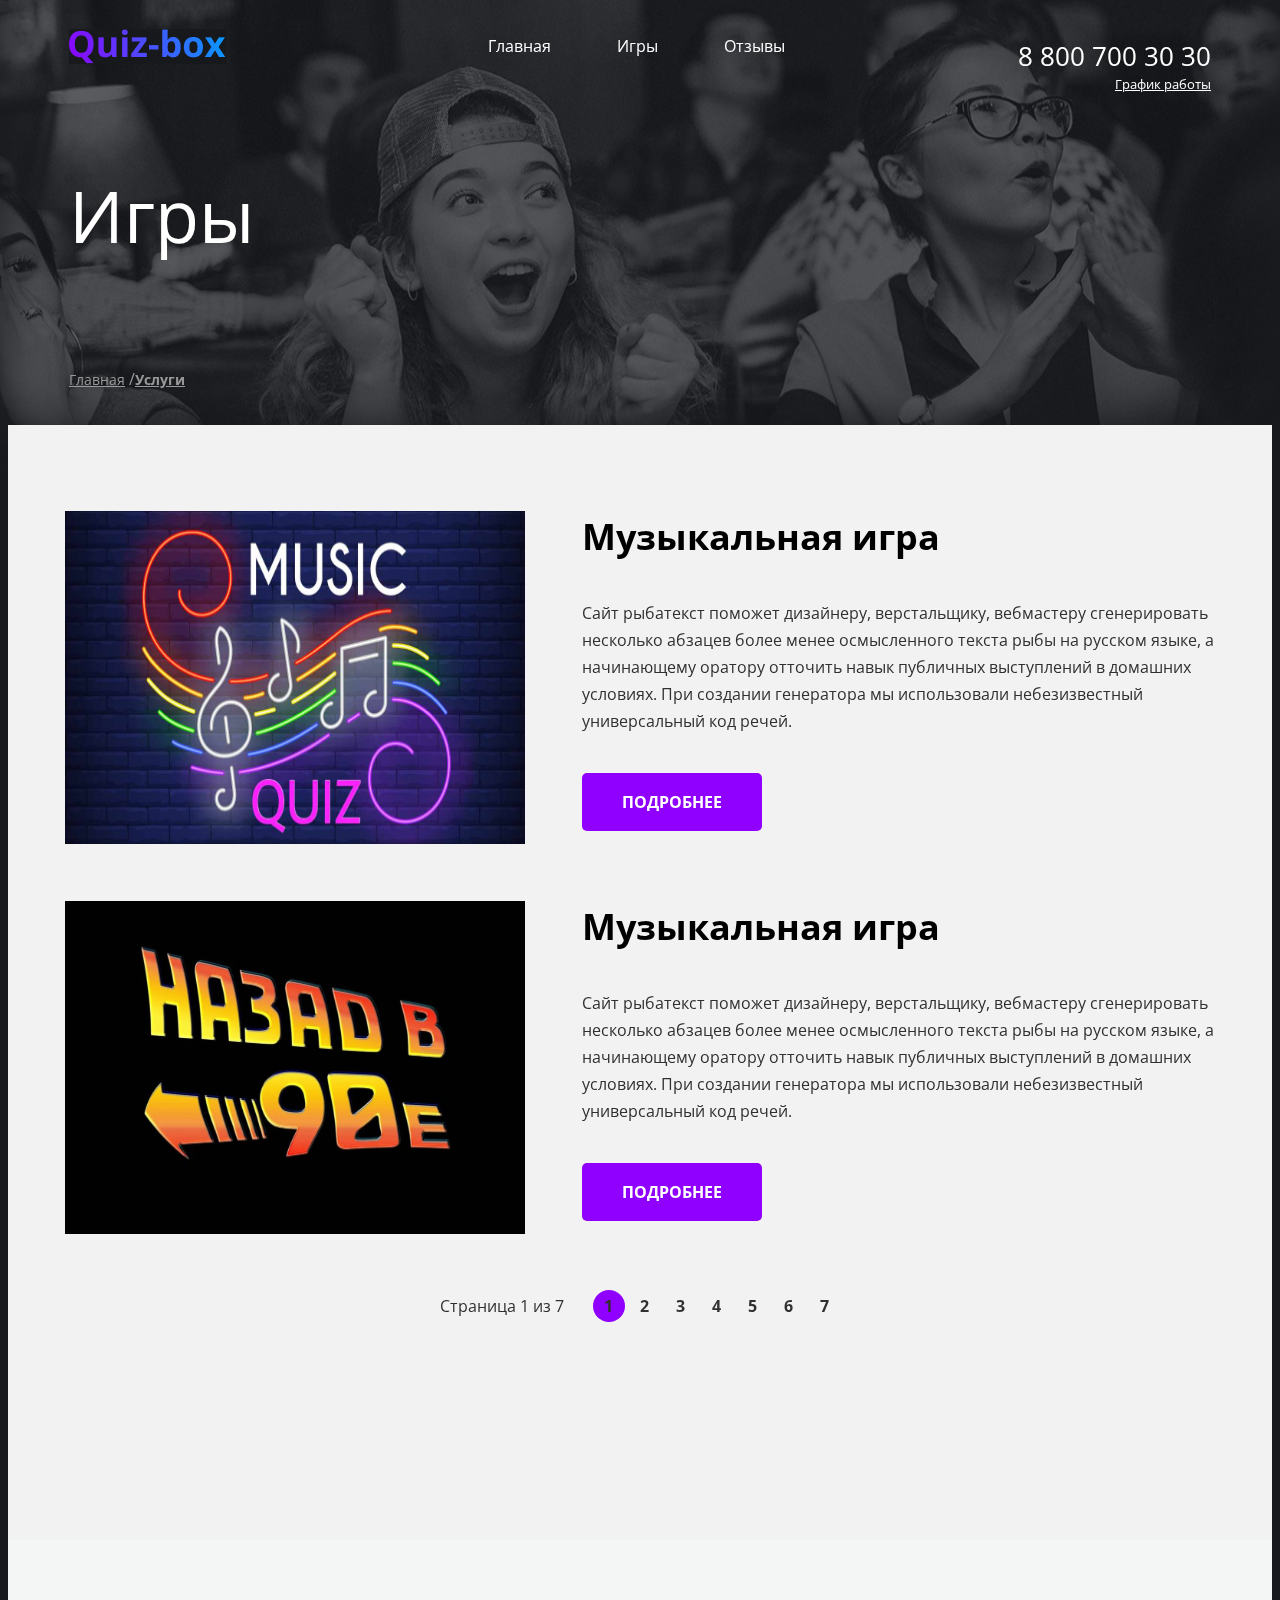
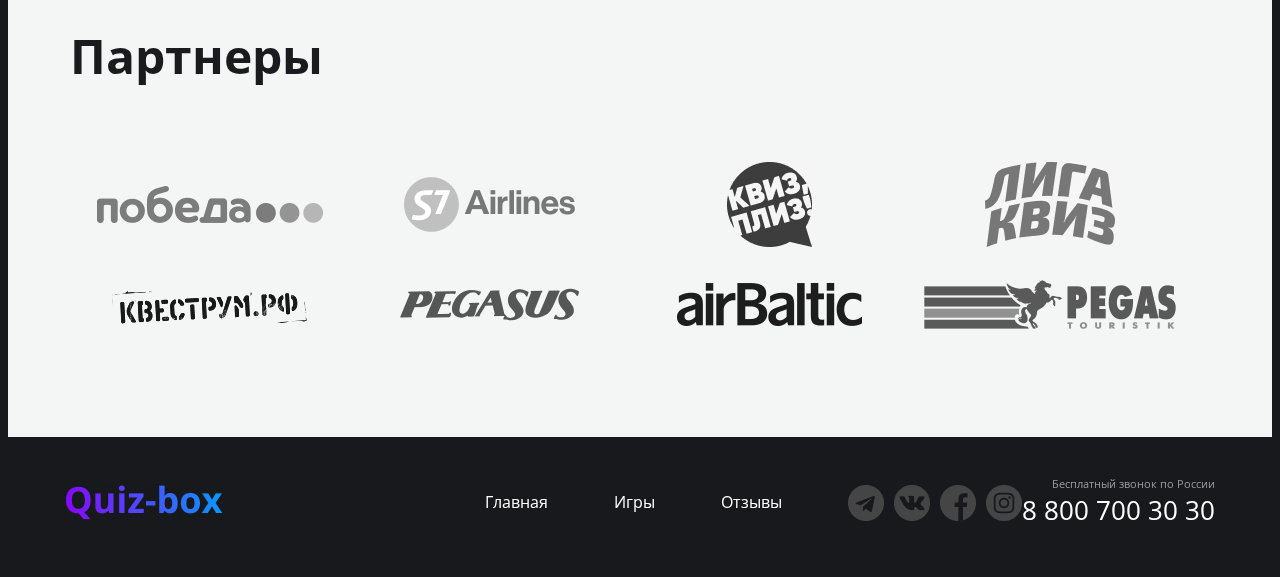
==== games.html @ f3ab072f "Add files via upload" ====
<!DOCTYPE html>
<html lang="ru">
<head>
    <meta charset="UTF-8">
    <title>Quiz-box | Games</title>
    <link href="https://fonts.googleapis.com/css2?family=Open+Sans:wght@400;700&display=swap" 
    rel="stylesheet">
    <link rel="stylesheet" href="./style.css">
</head>

<body>
    <div class="wrapper">
        <section class="top">
            <div class="container top__container">
                <div class="background-games-image"></div>
                <header class="header">
                    <div class="header__col">
                        <a href="/" class="logo"> <!--Верхний логотип Quiz-box -->
                        <img src="./img/Quiz-box.jpg" alt="" class="logo__pic">
                        </a>
                            
                        <nav class="menu">
                            <ul class="menu__list">
                                <li class="menu__item">
                                <a href="" class="menu__link">Главная</a> <!--Верх. Пункт главная-->
                                </li>
    
                                <li class="menu__item">
                                    <a href="" class="menu__link">Игры</a> <!--Верх. Пункт игры-->
                                </li>
    
                                <li class="menu__item">
                                    <a href="" class="menu__link">Отзывы</a> <!--Верх. Пункт отзывы-->
                                </li>
                                </ul>
                        </nav>
                    </div>
                        
                    <div class="header__col--allign--right">
                        <address class="contacts">
                            <a href="tel:+78007003030" class="contacts__phone">8 800 700 30 30</a> <!--Верхний номер телефона-->
                            <div class="contacts__schedule">График работы</div> <!--Верх. Текст график работы-->
                        </address>
                    </div>
                </header>
                <h1 class="top__title">Игры</h1>
                <nav class="breadcrumbs">
                    <ul class="breadcrumbs__list">

                        <li class="breadcrumbs__item">
                            <a href="#" class="breadcrumbs__link">Главная</a>
                        </li>

                        <li class="breadcrumbs__item breadcrumbs__item--active">
                            <a href="#" class="breadcrumbs__link">Услуги</a>
                        </li>

                    </ul>
                </nav>
            </div>
        </section>
        
        <main class="page-content">
            <div class="container page-container">
                <ul class="games">
                    <li class="games__item game">
                        <div class="game__img">
                            <img src="./img/games-music-quiz.jpg" class="game__img-elem" alt="">
                        </div>
                        <div class="game__content">
                            <h2 class="game__title">Музыкальная игра</h2>
                            <p class="game__desc">
                                Сайт рыбатекст поможет дизайнеру, верстальщику, вебмастеру сгенерировать несколько абзацев более менее осмысленного текста рыбы на русском языке, а начинающему оратору отточить навык публичных выступлений в домашних условиях. При создании генератора мы использовали небезизвестный универсальный код речей. 
                            </p>
                            <a href="#" class="btn">Подробнее</a>
                        </div>

     
                    </li>

                    <li class="games__item game">
                        <div class="game__img">
                            <img src="./img/games-back-90.jpg" class="game__img-elem" alt="">
                        </div>
                        <div class="game__content">
                            <h2 class="game__title">Музыкальная игра</h2>
                            <p class="game__desc">
                                Сайт рыбатекст поможет дизайнеру, верстальщику, вебмастеру сгенерировать несколько абзацев более менее осмысленного текста рыбы на русском языке, а начинающему оратору отточить навык публичных выступлений в домашних условиях. При создании генератора мы использовали небезизвестный универсальный код речей. 
                            </p>
                            <a href="#" class="btn">Подробнее</a>
                        </div>
                    </li>                    
                </ul>
                <div class="paginator">
                    <span class="paginator__text">Страница 1 из 7</span>
                    <ul class="paginator__list">
                        <li class="paginator__item paginator__item--active"><a href="#" class="paginator__link">1</a></li>
                        <li class="paginator__item"><a href="#" class="paginator__link">2</a></li>
                        <li class="paginator__item"><a href="#" class="paginator__link">3</a></li>
                        <li class="paginator__item"><a href="#" class="paginator__link">4</a></li>
                        <li class="paginator__item"><a href="#" class="paginator__link">5</a></li>
                        <li class="paginator__item"><a href="#" class="paginator__link">6</a></li>
                        <li class="paginator__item"><a href="#" class="paginator__link">7</a></li>            
                    </ul>
                </div>

            </div>
        </main>
        <section class="inner-section inner-section--color--bg">
            <div class="container inner-container">
                <h2 class="inner-section__title">Партнеры</h2>
                <ul class="partners">
                    <li class="partnerts__item">
                        <a href="" class="partners__link">
                            <img src="./img/pobeda.jpg" alt="Победа">
                        </a>
                    </li>

                    <li class="partnerts__item">
                        <a href="" class="partners__link">
                            <img src="./img/airlanes.jpg" alt="Airlanes">
                        </a>
                    </li>

                    <li class="partnerts__item">
                        <a href="" class="partners__link">
                            <img src="./img/quiz-please.jpg" alt="Квиз плиз">
                        </a>
                    </li>

                    <li class="partnerts__item">
                        <a href="" class="partners__link">
                            <img src="./img/liga-quiz.jpg" alt="Лига квиз">
                        </a>
                    </li>

                    <li class="partnerts__item">
                        <a href="" class="partners__link">
                            <img src="./img/quest-room.jpg" alt="Квеструм">
                        </a>
                    </li>

                    <li class="partnerts__item">
                        <a href="" class="partners__link">
                            <img src="./img/pegasus.jpg" alt="Pegasus">
                        </a>
                    </li>

                    <li class="partnerts__item">
                        <a href="" class="partners__link">
                            <img src="./img/airbaltic.jpg" alt="AirBaltic">
                        </a>
                    </li>

                    <li class="partnerts__item">
                        <a href="" class="partners__link">
                            <img src="./img/pegas-touristik.jpg" alt="Pegas">
                        </a>
                    </li>
                </ul>
            </div>
        </section>

        <footer class="bottom">
            <div class="footer games-bottom__content">
                <a href="" class="logo"> 
                    <img src="./img/Quiz-box.jpg" alt="" class="logo__pic"> 
                </a>
                <nav class="menu">
                    <ul class="menu__list">

                        <li class="menu__item">
                            <a href="" class="menu__link">Главная</a> 
                        </li>

                        <li class="menu__item">
                            <a href="" class="menu__link">Игры</a>
                        </li>

                        <li class="menu__item">
                            <a href="" class="menu__link">Отзывы</a>
                        </li>
                    </ul>
                </nav>

                <ul class="feedback">
                    <li class="feedback__item feedback__item--icon--telegram">
                        <a href="#" class="feedback__link"><img src="./img/telegram.jpg" class="feedback__logo"></a> 
                    </li>
                
                    <li class="feedback__item feedback__item--icon--vk">
                        <a href="#" class="feedback__link"><img src="./img/vk.jpg" class="feedback__logo"></a> 
                    </li>
                
                    <li class="feedback__item feedback__item--icon--facebook">
                        <a href="#" class="feedback__link"><img src="./img/fb.jpg" class="feedback__logo"></a> 
                    </li>
                
                    <li class="feedback__item feedback__item--icon--instagram">
                        <a href="#" class="feedback__link"><img src="./img/inst.jpg" class="feedback__logo"></a> 
                    </li>
                </ul>

                <address class="contacts__bottom">
                    <h3 class="contacts__info">Бесплатный звонок по России</h3>
                    <a href="tel:+78007003030" class="contacts__phone">8 800 700 30 30</a>
                </address>
            </div>
        </footer>
    </div>
</body>    
</html>
---- style.css ----
body {
    font-family: "Open Sans";
    color:#FFFFFF;
    font-size: 16px;
    line-height: 1.42;
    background: #17191C;
    -webkit-font-smoothing: antialiased;
    -moz-osx-font-smoothing: grayscale;
}

.background-image-one {
    position: absolute;
    z-index: -1;
    background-size: 100%;
    width: 100%;
    min-height: 999px;
    left: 0px;
    top: 0px;
    
    background: url(./img/back-1.jpg) no-repeat center center fixed;
    background-size: cover;
    mix-blend-mode: luminosity;
    opacity: 30%;
    box-shadow: inset 0px -46px 50px #17191C;

}

.background-image-two {
    position: absolute;
    z-index: -1;
    width: 100%;
    background-size: 100%;
    min-height: 900px;
    left: 0px;
    top: 1986px;

    background: url("./img/back-2.jpg") center bottom no-repeat;
    background-size: cover;
    mix-blend-mode: luminosity;  
    opacity: 10%;
    box-shadow: inset 0px -110px 80px #17191C;
}

a {
    color: inherit;
}

ul{
    padding: 0;
    margin: 0;
}

ul li{
    list-style: none;
}

h1, h2, h3, h4, h5, h6 {
    margin: 0;
    font-weight: normal;
}

* {
    box-sizing: border-box;
}


.container {
    width: 1141px;
    margin: 0 auto;
}

.header {
    min-height: 52px;
    margin-bottom: 105px;
    display: flex;
    justify-content: space-between;
    align-items: center;
}

.header__col {
    display: flex;
    align-items: center;
}

.header__col--allign--right {
    justify-content: flex-end;
}

.logo {
    display: flex;
    margin-right: 207px;
}

.menu {
    display: flex;
    top: 2px;
}

.menu:last-child {
    margin-right:0;
}

.menu__list{
    display: flex;
    margin-left: 55px;
}

.menu__item{
    margin-right: 66px;
}

.menu__link{
    font-size: 16px;
    text-decoration: none;
}

.contacts {
    position: relative;
    top: 20px;
    right: 0;
    font-style: normal;
    text-align: right;
}

.contacts__phone{
    text-decoration: none;
    font-size: 26px;
    margin-bottom: 4px;
}

.contacts__schedule {
    font-size: 13px;
    text-decoration: underline;
}

.contacts__info {
    font-size: 11px;
    color: #9A9A9A;
}


.hero__title {
    font-size: 60px;
    font-weight: bold;
    line-height: 1.1;
    margin-bottom: 14px;
}

.hero__subtitle {
    font-size: 21px;
    margin-bottom: 90px;
}

.btn {
    background: #8F00FF;
    border-radius: 5px;
    padding: 18px 40px;
    color:#FFFFFF;
    font-weight: bold;
    text-transform: uppercase;
    text-decoration: none;
}

.hero{
    width: 55%;
    margin-bottom: 205px;
}

.events__title__caption, events__logo {
    display: inline-block

}

.events__title__caption {
    font-size: 36px;
    font-weight: bold;
    margin-bottom: 51px;
}

.events {
    display: flex;
    justify-content: space-between;
}

.card {
    width: calc(100% / 3 - 18px);
    background: #fff;
    border-radius: 4px;
    overflow: hidden;
    min-height: 450px;
    margin-bottom: 127px;
}

.card__header {
    height: 144px;
    min-width: 362px;
    background: #010101;
}

.card__header-two {
    background: #010101;
}

.card__header-three{
    background: #150A18;
}

.card__name {
    font-size: 24px;
    font-weight: bold;
    color: #000000;
    margin-bottom: 21px;
}

.card__info {
    font-size: 16px;
    color: #666666;
    padding: 33px 22px;
}

.card__time {
    margin-right: 54px;
}

.card__main{
    font-size: 14px;
    color: #303030;
    padding: 2px 22px;
    margin-bottom: 24px;
}

.card__btn-wrapper{
    margin: 5%
    
}


.past__title {
    font-size: 36px;
    font-style: bold;
    margin-bottom: 46px;
}

.past{
    display: flex;
    justify-content: space-between;
}

.past__events {
    min-height: 400px;
    width: calc(100% / 2 - 13px);
    overflow: hidden;
    margin-bottom: 50px;
}

.past__events-first-card {
    background: url("./img/ng-quiz.jpg") no-repeat;
}

.past__events-last-card {
    background: url("./img/spring-game.jpg") no-repeat;
}

.past__container{
    left: 0;
    right: 0;
    bottom: 0;
    padding: 37px 46px;
    min-height: 130px;
    
}

.paginator {
    text-align: center;
}
 .paginator__text,.paginator__list {
     display: inline-block;
     vertical-align: middle;
     margin-bottom: 132px;
 }

.paginator__text {
    margin-right: 25px;
}

 .paginator__item {
     display: inline-block;
     vertical-align: middle;
     border-radius: 50%;
 }

 .paginator__item--active {
     background: #8F00FF;;
 }

 .paginator__link{
     display: block;
     width: 32px;
     height: 32px;
     border-radius: 50%;
     text-decoration: none;
     font-weight: bold;
     line-height: 32px;
 }

 .about:before {
     content: "";
     display: inline-block;
     vertical-align: top;
     width: 488px;
     height: 502px;
     background:  url("./img/about.jpg") center center / cover no-repeat;
 }

 .about__structure {
    display: inline-block;
    vertical-align: top;
     background: linear-gradient(#8F00FF,#148CFF);
     padding: 67px 71px;
     width: 785px;
     min-height: 455px;
     margin-left: -137px;
     margin-top: 108px;
     margin-bottom: 64px;
 }

 .about__header {
     font-size: 36px;
     font-style: bold;
     margin-bottom: 33px;
 }

 .about__detail {
    font-size: 16px;
    margin-bottom: 100px;
 }

.bottom__content {
    border-top: 1px solid #FFFFFF;
    min-height: 146px;
}

 .footer {
    position: relative;
    display: flex;
    justify-content: space-between;
    align-items: center;
}

.menu__list--bottom{
    display: flex;
    margin-left: -140px;
}

.feedback{
    display: flex;
    justify-content: center;
    top: 49x;
    bottom: 61px;
    left: 702px;
}

.feedback__item {
    margin-right: 10px;
}


.feedback__item:last-child {
    margin-right: 0;
}

 .feedback__link{
     display: flex;
     text-decoration: none;
     width: 36px;
     height: 36px;
     background: center center no-repeat;
 }

.contacts__bottom{
    top: 42px;
    bottom: 84px;
    right: 0;
    font-style: normal;
    text-align: right;
}


/* games page */

.top {
    width: 1142px;
    margin: 0 auto;
    min-height: 417px;
    display: flex;
    justify-content: space-between;
    align-items: center;
    padding-bottom: 24px;
}

.top__container {
    display: flex;
    flex: 1;
    flex-direction: column;
    justify-content: space-between;
}

.top__title {
    font-size: 72px;
    line-height: 1;
    font-style: bold;
    margin-bottom: 117px;
}

.breadcrumbs__list {
    display: flex;
    align-items: center;
    
}

.breadcrumbs__item--active {
    color: rgba(154, 154, 154, 1);
    font-weight: bold;
}

.breadcrumbs__item::after {
    content: "/ ";
    color: #999;
}

.breadcrumbs__item:last-child::after {
    display: none;
}

.breadcrumbs__link {
    color: #999;
    font-size: 14px;
}

.background-games-image {
    position: absolute;
    z-index: -1;
    width: 100%;
    min-height: 470px;
    left: 0;
    top: 0;
    background: url("./img/back-1.jpg") no-repeat center center fixed;
    background-position: center 90%;
    mix-blend-mode: luminosity;
    opacity: 30%;
    box-shadow: inset 0px -46px 50px #17191C;
}

.page-content {
    min-height: 995px;
    width: 100%;
    padding: 86px 0;
    background: #F2F2F2;
    color: rgba(48, 48, 48, 1);
}

.page-container{
    width: 1150px;
    min-height: 833px;
}

.game {
    display: flex;
}

.game__img {
    margin-bottom: 11px;
}

.game__img-elem{
    width: 460px;
    min-height: 333px;
    margin-bottom: 40px;
    margin-right: 57px;
}

.game__content {
    flex: 1;
}


.game__title{
    color: rgba(0, 0, 0, 1);
    font-size: 36px;
    font-weight: bold;
    margin-bottom: 38px;
}

.game__desc {
    font-size: 16px;
    line-height: 27px;
    margin-bottom: 56px;
}



.inner-section {
    background: #fff;
    color: #1A1B1E;
    padding: 82px 0;
}

.inner-section--color--bg {
    background: #F4F5F5;
}

.inner-section__title {
    font-size: 48px;
    font-weight: bold;
    margin-bottom: 64px;
}

.partners {
    display: flex;
    flex-wrap: wrap;
}

.partners__item {
    margin-left: 61px;
}

.partners__item:nth-child(4n+1) {
    margin-left: 0;
}

.partners__link {
    text-decoration: none;
    display: flex;
    width: 280px;
    height: 100px;
    align-items: center;
    justify-content: center;
    filter: grayscale(100%);
}

.partners__link:hover {
    filter: grayscale(0);
}

.bottom {
    position: relative;
    display: flex;
    justify-content: center;
    align-items: center;
}

.games-bottom__content {
    min-height: 132px;
}
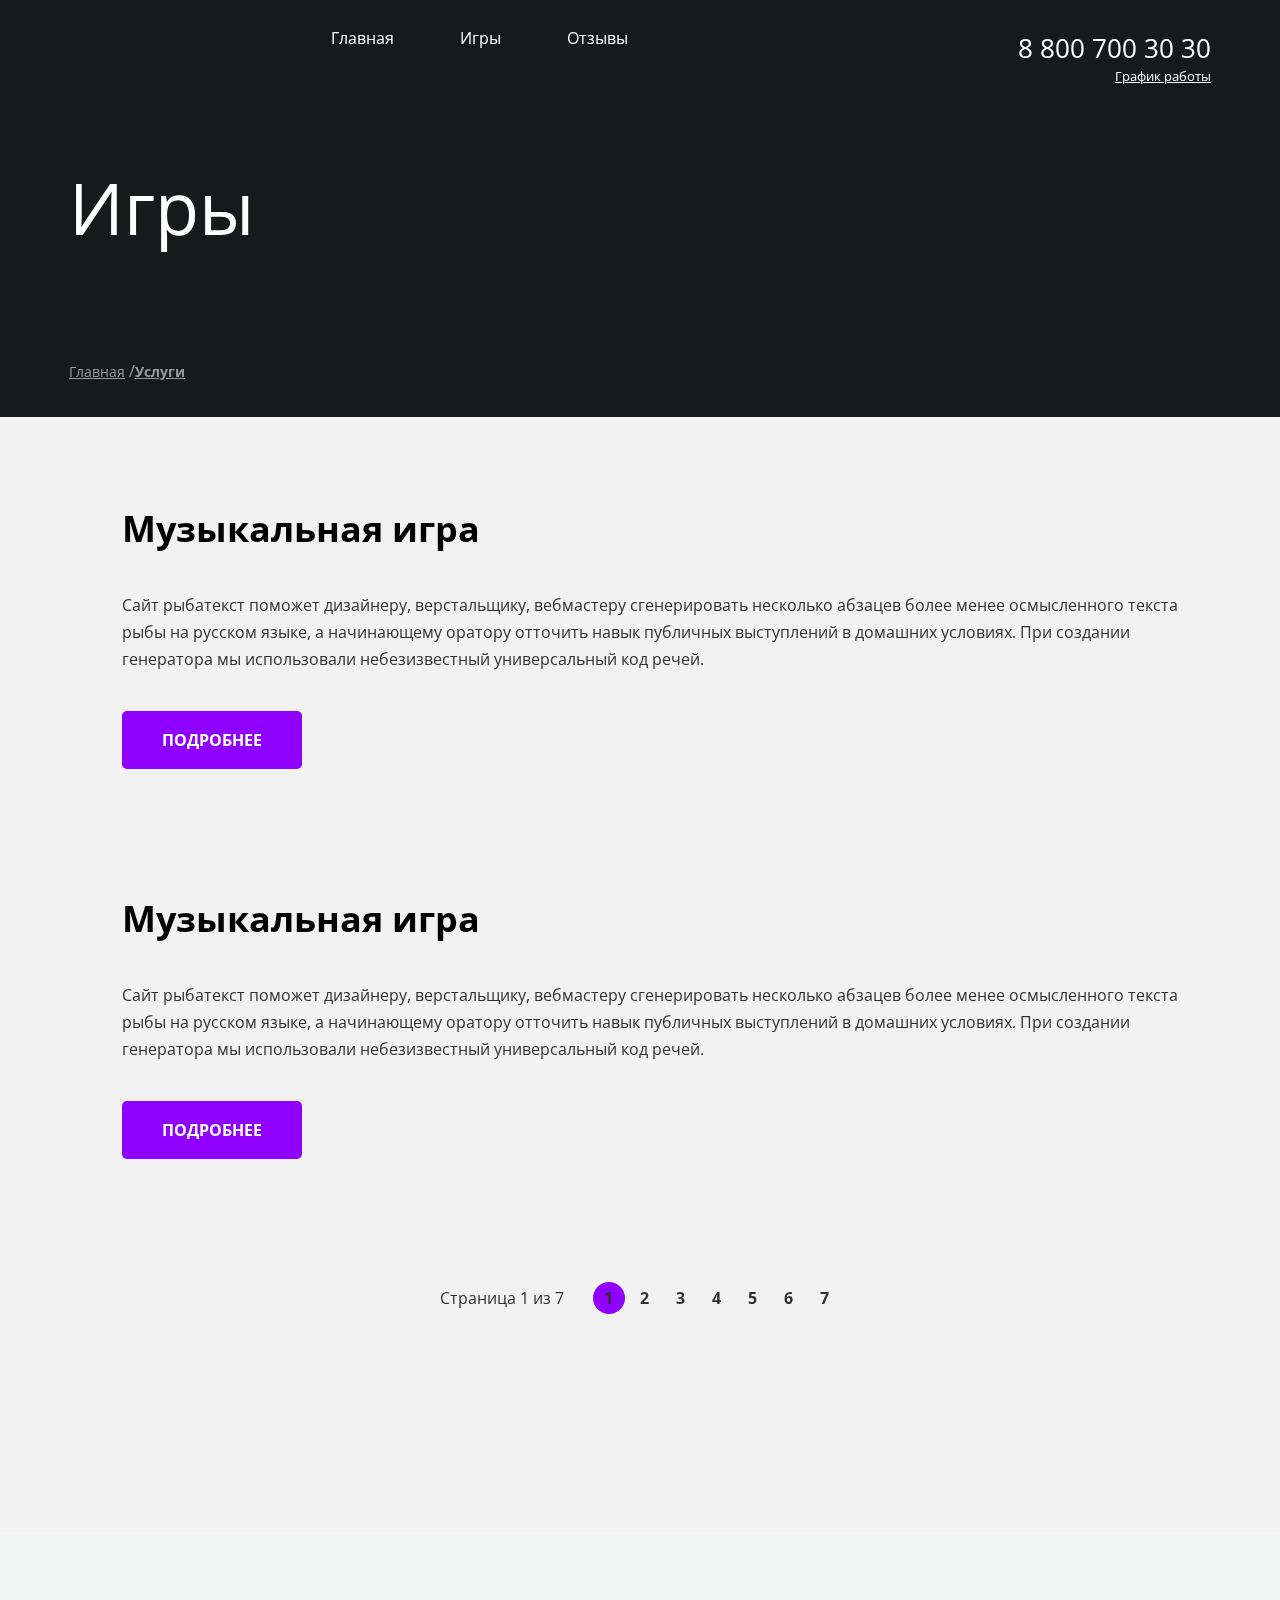
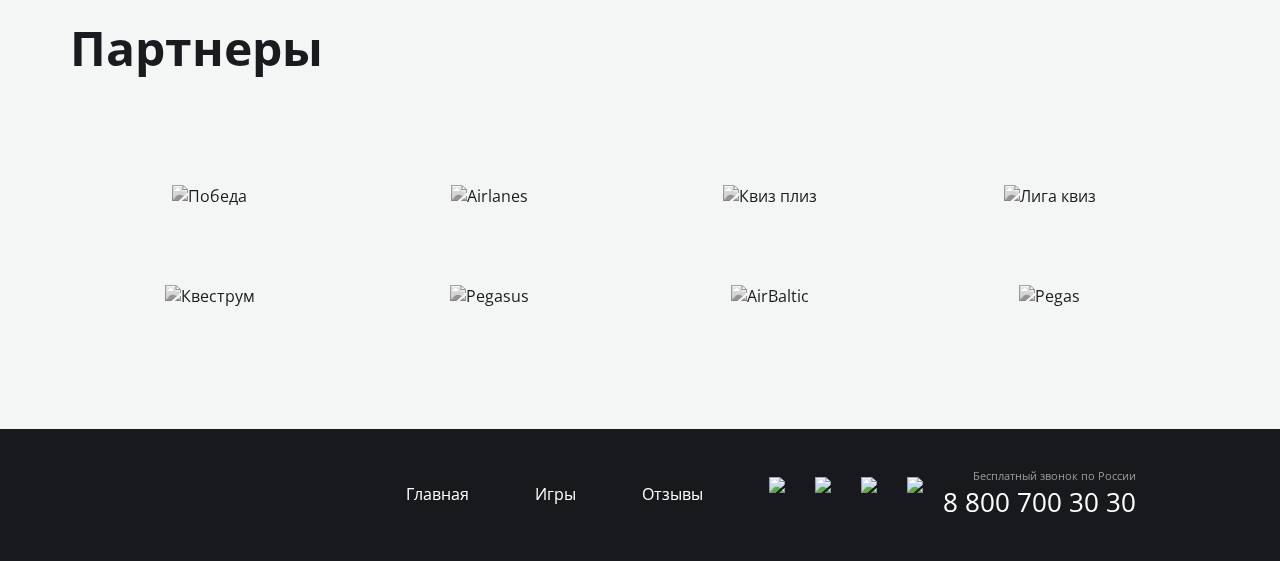
==== commit ff9bcb5b: "Add files via upload" ====
--- a/games.html
+++ b/games.html
@@ -3,6 +3,7 @@
 <head>
     <meta charset="UTF-8">
     <title>Quiz-box | Games</title>
+    <link rel="stylesheet" href="./normalize.css">
     <link href="https://fonts.googleapis.com/css2?family=Open+Sans:wght@400;700&display=swap" 
     rel="stylesheet">
     <link rel="stylesheet" href="./style.css">
@@ -15,22 +16,22 @@
                 <div class="background-games-image"></div>
                 <header class="header">
                     <div class="header__col">
-                        <a href="/" class="logo"> <!--Верхний логотип Quiz-box -->
+                        <a href="./welcome.html" class="logo"> <!--Верхний логотип Quiz-box -->
                         <img src="./img/Quiz-box.jpg" alt="" class="logo__pic">
                         </a>
                             
                         <nav class="menu">
                             <ul class="menu__list">
                                 <li class="menu__item">
-                                <a href="" class="menu__link">Главная</a> <!--Верх. Пункт главная-->
+                                <a href="./index.html" class="menu__link">Главная</a> <!--Верх. Пункт главная-->
                                 </li>
     
                                 <li class="menu__item">
-                                    <a href="" class="menu__link">Игры</a> <!--Верх. Пункт игры-->
+                                    <a href="./games.html" class="menu__link">Игры</a> <!--Верх. Пункт игры-->
                                 </li>
     
                                 <li class="menu__item">
-                                    <a href="" class="menu__link">Отзывы</a> <!--Верх. Пункт отзывы-->
+                                    <a href="./rev.html" class="menu__link">Отзывы</a> <!--Верх. Пункт отзывы-->
                                 </li>
                                 </ul>
                         </nav>
@@ -163,22 +164,22 @@
 
         <footer class="bottom">
             <div class="footer games-bottom__content">
-                <a href="" class="logo"> 
+                <a href="./welcome.html" class="logo"> 
                     <img src="./img/Quiz-box.jpg" alt="" class="logo__pic"> 
                 </a>
                 <nav class="menu">
                     <ul class="menu__list">
 
                         <li class="menu__item">
-                            <a href="" class="menu__link">Главная</a> 
+                            <a href="./index.html" class="menu__link">Главная</a> 
                         </li>
 
                         <li class="menu__item">
-                            <a href="" class="menu__link">Игры</a>
+                            <a href="./games.html" class="menu__link">Игры</a>
                         </li>
 
                         <li class="menu__item">
-                            <a href="" class="menu__link">Отзывы</a>
+                            <a href="./rev.html" class="menu__link">Отзывы</a>
                         </li>
                     </ul>
                 </nav>
--- a/style.css
+++ b/style.css
@@ -63,6 +63,11 @@
     box-sizing: border-box;
 }
 
+button {
+    background: transparent;
+    border: none;
+    cursor: pointer;
+}
 
 .container {
     width: 1141px;
@@ -159,6 +164,22 @@
     font-weight: bold;
     text-transform: uppercase;
     text-decoration: none;
+}
+
+.btn--color-black {
+    background: #2B2B2B
+}
+
+.btn--color-black:hover {
+    background: #8E8E8E;
+}
+
+.btn--color-b {
+    background: #8F00FF;
+}
+
+.btn--color-b:hover {
+    background: #741BBA;
 }
 
 .hero{
@@ -551,4 +572,240 @@
 
 .games-bottom__content {
     min-height: 132px;
-}+}
+
+.page-content-reviews {
+    color: #F4F5F5;
+}
+
+.review {
+    display: flex;
+    flex-direction: column;
+    padding-left: 29px;
+    background-color: #f8e7e7;
+    width: 550px;
+}
+
+.reviews__item {
+    margin-bottom: 17px;
+}
+
+.review__header {
+    display: flex;
+    align-items: center;
+    margin-bottom: 30px;
+}
+
+.avatar {
+    width: 142px;
+    height: 142px;
+    overflow: hidden;
+    border-radius: 60%;
+    display: table-cell; 
+    vertical-align: middle; 
+    margin:0 auto;
+}
+
+.review__user {
+    display: flex;
+    align-items: center;
+    font-size: 24px;
+    font-weight: bold;
+    color: #2E77A4;
+    margin-bottom: 11px;
+    margin-right: 7px;
+}
+
+.review__user:after {
+    content: url("./img/image-vk.png");
+    height: 29px;
+}
+
+.review__tags {
+    display: flex;
+    align-items: flex-start;
+}
+
+.tag {
+    font-size: 13px;
+    color: #303030;
+    padding: 8px 16px;
+    border-radius: 50px;
+    background:#B9EAE4;
+}
+
+.review__title {
+    font-size: 30px;
+    color: #1A1B1E;
+    font-weight: bold;
+}
+
+.review__content-text {
+    font-size: 16px;
+    color: #818181;
+    margin-bottom: 47px;
+}
+
+.review__date {
+    font-size: 14px;
+    color: #1A1B1E;
+    font-weight: bold;
+}
+
+.separator {
+    background: #17191C url("./img/gfy.png") right 20% bottom no-repeat;
+    display: flex;
+    flex-direction: column;
+    justify-content: center;
+    height: 360px;
+}
+
+
+
+.separator__content {
+    max-width: 25%;
+}
+
+.separator__title {
+    font-size: 48px;
+    font-weight: bold;
+    line-height: 1.1;
+    margin-bottom: 178px;
+}
+
+.form__row {
+    display: flex;
+    margin-bottom: 26px;
+}
+
+.form__input {
+    flex:1;
+    margin-right: 28px;
+    border-radius: 5px;
+    border: none;
+    background: #FFFFFF;
+    padding: 30px 19px;
+    font-size: 18px;
+    color: #1A1B1E;
+}
+
+.form__input::placeholder {
+    color: #666;
+}
+
+.form__input:last-child {
+    margin-right: 0px;
+}
+
+.form__input--textarea {
+    height: 232px;
+}
+
+.controls__elem {
+    cursor: pointer;
+}
+
+.controls__checkbox:checked ~ .controls__tag {
+    background: rgb(136, 156, 18);
+}
+
+.controls__checkbox {
+    display:none;
+}
+
+.form__controls {
+    display: flex;
+    margin-bottom: 35px;
+}
+
+.form__controls-title {
+    width: 40%;
+}
+
+.controls {
+    flex: 1;
+    display: flex;
+    flex-wrap: wrap;
+}
+
+.controls__item {
+    margin-right: 8px;
+    margin-bottom: 9px;
+}
+
+.form__btn {
+    margin-right: 17px;
+}
+
+.form__btn:last-child {
+    margin-right: 0;
+}
+
+.form__btns {
+    display: flex;
+    justify-content: flex-end;
+}
+
+.welcome {
+    display: flex;
+    position: fixed;
+    top: 0;
+    left: 0;
+    width: 100%;
+    height: 100%;
+    align-items: center;
+    justify-content: center;
+}
+
+.central {
+    display: flex;
+    flex-direction: column;
+    align-items: center;
+}
+
+.welcome__logo {
+    margin-bottom: 30px;
+}
+
+.welcome--central {
+    opacity: 0;
+    animation: anim 1s;
+    animation-fill-mode: forwards;
+}
+
+@keyframes anim {
+    from {
+        transform: scale(0.1) rotate(30deg);
+   }
+   
+   50% {
+    transform: rotate(-10deg);
+   }
+
+   70% {
+       transform: rotate(3deg);
+   }
+
+    to {
+      opacity: 1;
+      transform: scale(1);
+  }
+  
+}
+
+
+.bg__image {
+    background: url("./img/back-1.jpg") no-repeat center center fixed;
+    position: absolute;
+    z-index: -1;
+    width: 100%;
+    min-height: 100%;
+    left: 0;
+    top: 0;
+    background-position: center 10%;
+    mix-blend-mode: luminosity;
+    opacity: 16%;
+    box-shadow: linear-gradient(180deg, #17191C 0%, rgba(23, 25, 28, 0) 100%);
+    offset: 0 px, -46px #17191C;
+
+}
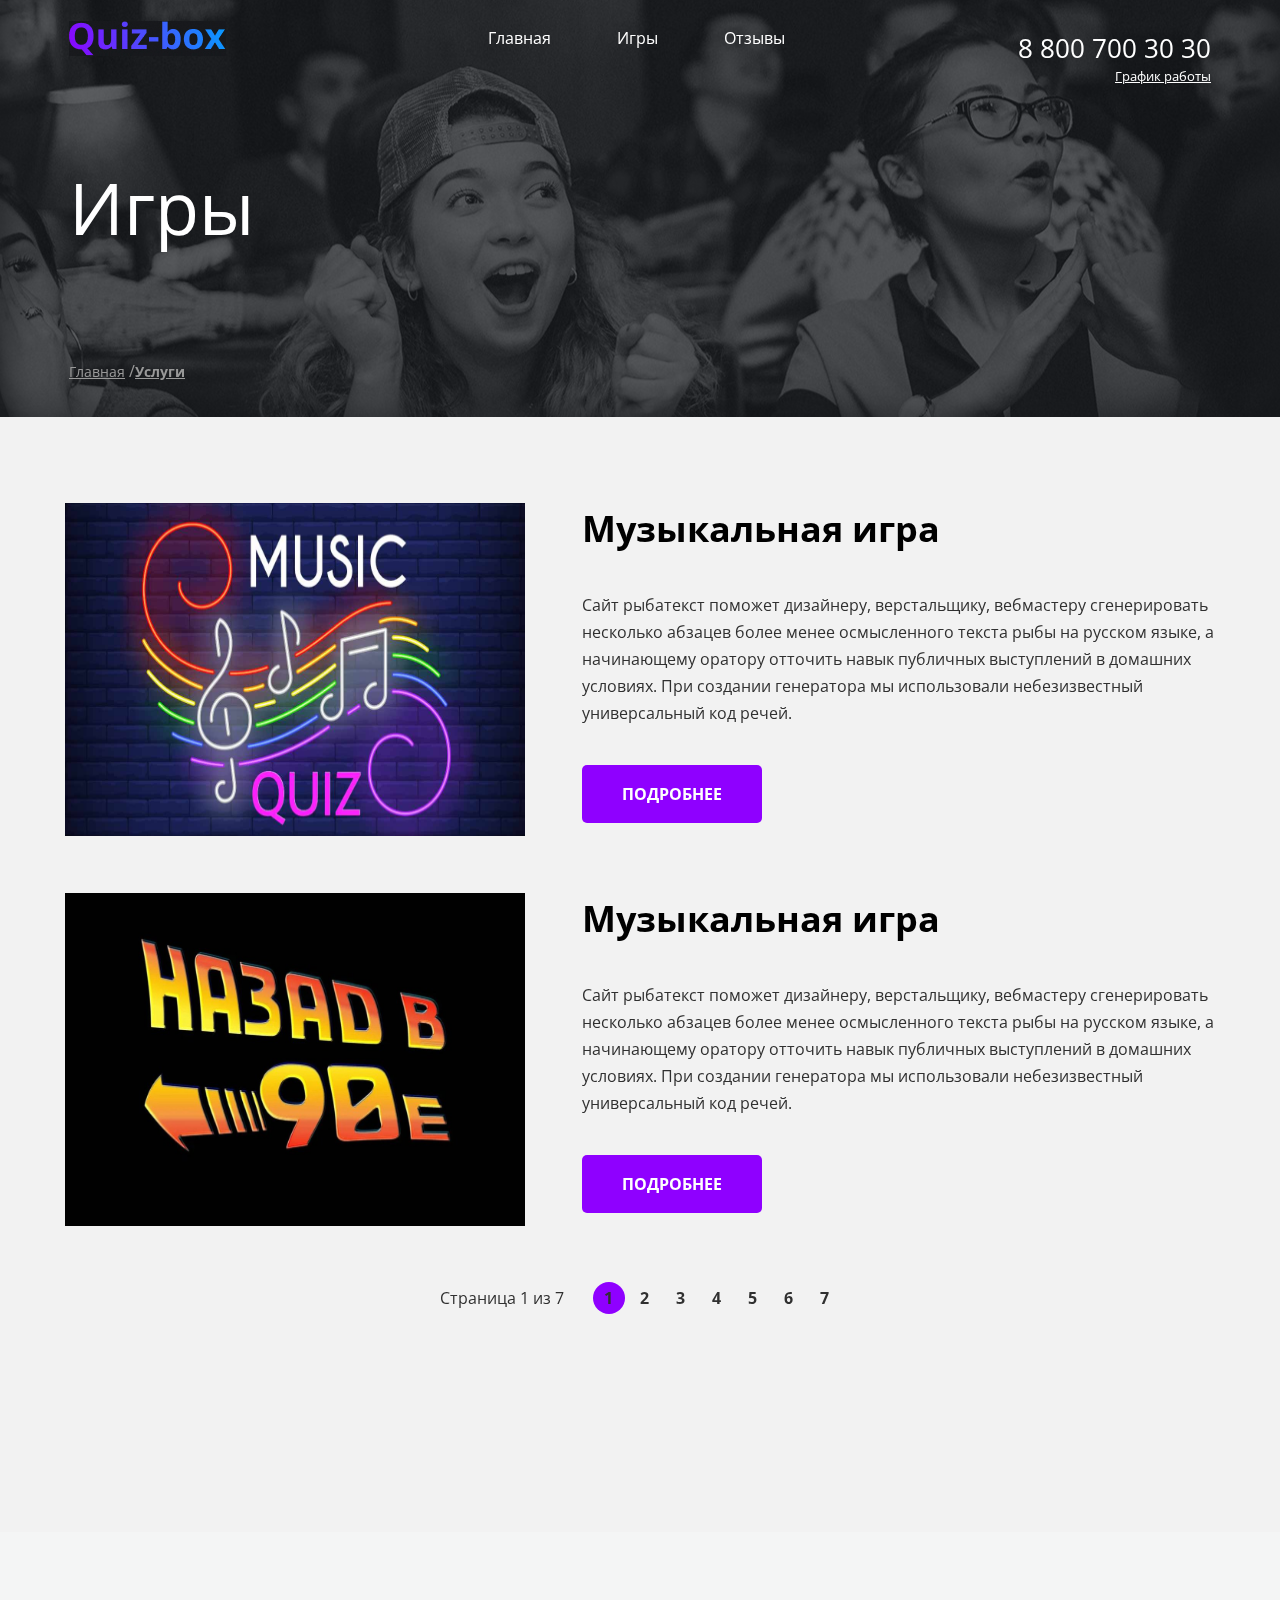
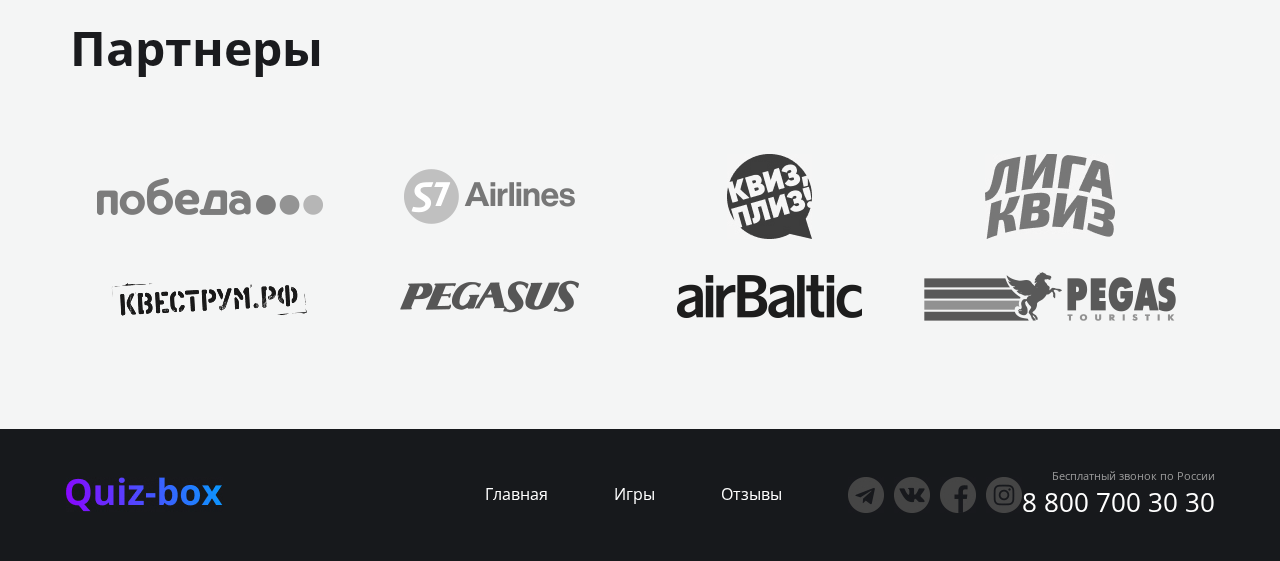
==== commit 76cf44a6: "Add files via upload" ====
--- a/games.html
+++ b/games.html
@@ -16,14 +16,14 @@
                 <div class="background-games-image"></div>
                 <header class="header">
                     <div class="header__col">
-                        <a href="./welcome.html" class="logo"> <!--Верхний логотип Quiz-box -->
+                        <a href="./index.html" class="logo"> <!--Верхний логотип Quiz-box -->
                         <img src="./img/Quiz-box.jpg" alt="" class="logo__pic">
                         </a>
                             
                         <nav class="menu">
                             <ul class="menu__list">
                                 <li class="menu__item">
-                                <a href="./index.html" class="menu__link">Главная</a> <!--Верх. Пункт главная-->
+                                <a href="./main.html" class="menu__link">Главная</a> <!--Верх. Пункт главная-->
                                 </li>
     
                                 <li class="menu__item">
@@ -164,14 +164,14 @@
 
         <footer class="bottom">
             <div class="footer games-bottom__content">
-                <a href="./welcome.html" class="logo"> 
+                <a href="./index.html" class="logo"> 
                     <img src="./img/Quiz-box.jpg" alt="" class="logo__pic"> 
                 </a>
                 <nav class="menu">
                     <ul class="menu__list">
 
                         <li class="menu__item">
-                            <a href="./index.html" class="menu__link">Главная</a> 
+                            <a href="./main.html" class="menu__link">Главная</a> 
                         </li>
 
                         <li class="menu__item">
